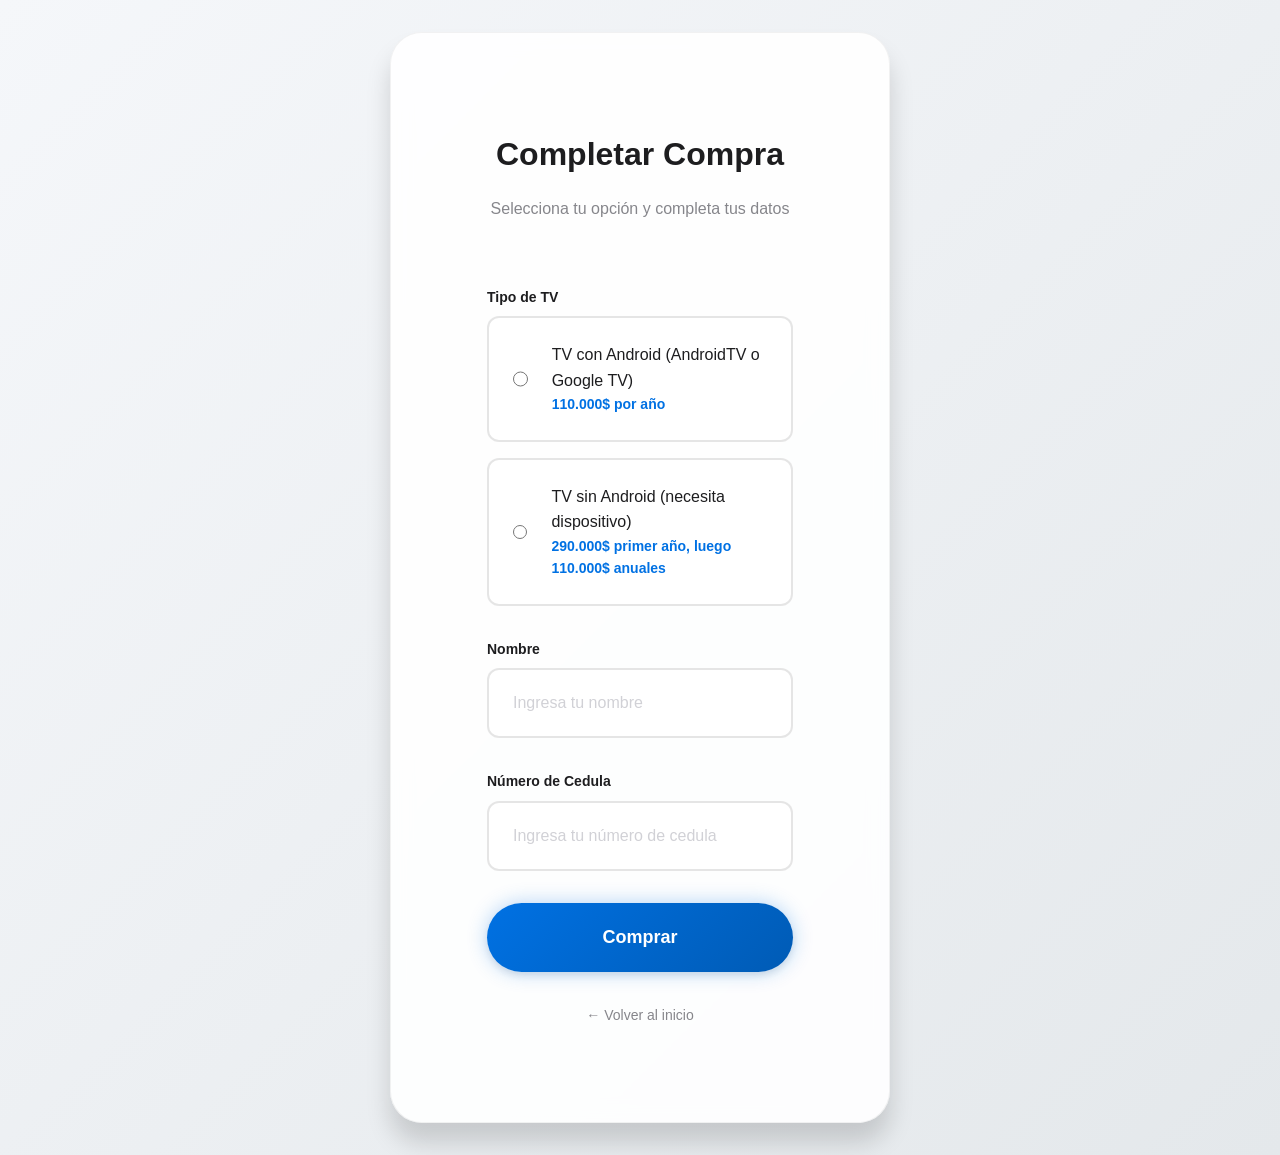
==== PAGE/purchase.html @ f939417f "Add files via upload" ====
<!DOCTYPE html>
<html lang="es">
<head>
    <meta charset="UTF-8">
    <meta name="viewport" content="width=device-width, initial-scale=1.0">
    <meta name="description" content="Formulario de compra - KSPARTV-JULI">
    <title>Comprar - KSPARTV-JULI</title>
    
    <!-- External CSS -->
    <link rel="stylesheet" href="css/styles.css">
    
    <style>
        .purchase-container {
            min-height: 100vh;
            display: flex;
            align-items: center;
            justify-content: center;
            padding: var(--spacing-lg);
            background: linear-gradient(135deg, #f5f7fa 0%, #e4e8eb 100%);
        }
        
        .purchase-form {
            background-color: rgba(255, 255, 255, 0.9);
            backdrop-filter: blur(10px);
            -webkit-backdrop-filter: blur(10px);
            border: 1px solid rgba(0, 0, 0, 0.05);
            border-radius: var(--radius-2xl);
            padding: var(--spacing-3xl);
            max-width: 500px;
            width: 100%;
            box-shadow: var(--shadow-xl);
        }
        
        .purchase-header {
            text-align: center;
            margin-bottom: var(--spacing-2xl);
        }
        
        .purchase-title {
            font-size: var(--font-size-3xl);
            font-weight: 700;
            color: var(--color-gray-dark);
            margin-bottom: var(--spacing-sm);
        }
        
        .purchase-subtitle {
            font-size: var(--font-size-base);
            color: var(--color-gray-medium);
        }
        
        .form-group {
            margin-bottom: var(--spacing-lg);
        }
        
        .form-label {
            display: block;
            font-size: var(--font-size-sm);
            font-weight: 600;
            color: var(--color-gray-dark);
            margin-bottom: var(--spacing-xs);
        }
        
        .form-input {
            width: 100%;
            padding: var(--spacing-md);
            font-size: var(--font-size-base);
            color: var(--color-gray-dark);
            background-color: var(--color-white);
            border: 2px solid rgba(0, 0, 0, 0.1);
            border-radius: var(--radius-md);
            transition: border-color var(--transition-fast), box-shadow var(--transition-fast);
        }
        
        .form-input:focus {
            outline: none;
            border-color: var(--color-blue);
            box-shadow: var(--shadow-glow);
        }
        
        .form-input::placeholder {
            color: var(--color-gray-light);
        }
        
        .radio-group {
            display: flex;
            flex-direction: column;
            gap: var(--spacing-sm);
        }
        
        .radio-option {
            display: flex;
            align-items: center;
            padding: var(--spacing-md);
            background-color: var(--color-white);
            border: 2px solid rgba(0, 0, 0, 0.1);
            border-radius: var(--radius-md);
            cursor: pointer;
            transition: border-color var(--transition-fast), background-color var(--transition-fast);
        }
        
        .radio-option:hover {
            border-color: var(--color-blue-light);
            background-color: rgba(0, 113, 227, 0.05);
        }
        
        .radio-option.selected {
            border-color: var(--color-blue);
            background-color: rgba(0, 113, 227, 0.1);
        }
        
        .radio-option input[type="radio"] {
            margin-right: var(--spacing-md);
            width: 20px;
            height: 20px;
            accent-color: var(--color-blue);
        }
        
        .radio-label {
            flex: 1;
            font-size: var(--font-size-base);
            color: var(--color-gray-dark);
        }
        
        .radio-price {
            font-size: var(--font-size-sm);
            font-weight: 600;
            color: var(--color-blue);
        }
        
        .form-submit {
            width: 100%;
            padding: var(--spacing-md);
            font-size: var(--font-size-lg);
            font-weight: 600;
            color: var(--color-white);
            background: linear-gradient(135deg, var(--color-blue) 0%, var(--color-blue-dark) 100%);
            border: none;
            border-radius: var(--radius-full);
            cursor: pointer;
            transition: transform var(--transition-fast), box-shadow var(--transition-fast);
            box-shadow: var(--shadow-md), var(--shadow-glow);
        }
        
        .form-submit:hover {
            transform: translateY(-2px);
            box-shadow: var(--shadow-lg), var(--shadow-glow);
        }
        
        .form-submit:active {
            transform: translateY(0);
        }
        
        .form-submit:disabled {
            opacity: 0.6;
            cursor: not-allowed;
            pointer-events: none;
        }
        
        .back-link {
            display: block;
            text-align: center;
            margin-top: var(--spacing-lg);
            color: var(--color-gray-medium);
            text-decoration: none;
            font-size: var(--font-size-sm);
            transition: color var(--transition-fast);
        }
        
        .back-link:hover {
            color: var(--color-blue);
        }
        
        .error-message {
            color: #ff0000;
            font-size: var(--font-size-xs);
            margin-top: var(--spacing-xs);
            display: none;
        }
        
        .error-message.visible {
            display: block;
        }
        
        .form-group.error .form-input {
            border-color: #ff0000;
        }
        
        .form-group.error .error-message {
            display: block;
        }
    </style>
</head>
<body>
    <div class="purchase-container">
        <form class="purchase-form" id="purchaseForm">
            <div class="purchase-header">
                <h1 class="purchase-title">Completar Compra</h1>
                <p class="purchase-subtitle">Selecciona tu opción y completa tus datos</p>
            </div>
            
            <div class="form-group">
                <label class="form-label">Tipo de TV</label>
                <div class="radio-group">
                    <label class="radio-option" id="optionAndroid">
                        <input type="radio" name="tvType" value="android" required>
                        <div>
                            <div class="radio-label">TV con Android (AndroidTV o Google TV)</div>
                            <div class="radio-price">110.000$ por año</div>
                        </div>
                    </label>
                    <label class="radio-option" id="optionDevice">
                        <input type="radio" name="tvType" value="device">
                        <div>
                            <div class="radio-label">TV sin Android (necesita dispositivo)</div>
                            <div class="radio-price">290.000$ primer año, luego 110.000$ anuales</div>
                        </div>
                    </label>
                </div>
            </div>
            
            <div class="form-group">
                <label class="form-label" for="name">Nombre</label>
                <input type="text" id="name" class="form-input" placeholder="Ingresa tu nombre" required>
                <div class="error-message">Por favor ingresa tu nombre</div>
            </div>
            
            <div class="form-group">
                <label class="form-label" for="phone">Número de Cedula</label>
                <input type="tel" id="phone" class="form-input" placeholder="Ingresa tu número de cedula" required>
                <div class="error-message">Por favor ingresa tu número de cedula</div>
            </div>
            
            <button type="submit" class="form-submit" id="submitBtn">Comprar</button>
            
            <a href="index.html" class="back-link">← Volver al inicio</a>
        </form>
    </div>
    
    <script>
        // Form validation and submission
        const form = document.getElementById('purchaseForm');
        const submitBtn = document.getElementById('submitBtn');
        const radioOptions = document.querySelectorAll('.radio-option');
        
        // Handle radio option selection
        radioOptions.forEach(option => {
            const input = option.querySelector('input[type="radio"]');
            input.addEventListener('change', () => {
                radioOptions.forEach(opt => opt.classList.remove('selected'));
                if (input.checked) {
                    option.classList.add('selected');
                }
            });
        });
        
        // Form submission
        form.addEventListener('submit', (e) => {
            e.preventDefault();
            
            // Get form values
            const tvType = document.querySelector('input[name="tvType"]:checked').value;
            const name = document.getElementById('name').value.trim();
            const phone = document.getElementById('phone').value.trim();
            
            // Validate
            let isValid = true;
            
            if (!name) {
                document.getElementById('name').closest('.form-group').classList.add('error');
                isValid = false;
            } else {
                document.getElementById('name').closest('.form-group').classList.remove('error');
            }
            
            if (!phone) {
                document.getElementById('phone').closest('.form-group').classList.add('error');
                isValid = false;
            } else {
                document.getElementById('phone').closest('.form-group').classList.remove('error');
            }
            
            if (!isValid) return;
            
            // Create WhatsApp message
            let optionText = '';
            if (tvType === 'android') {
                optionText = 'TV con Android (AndroidTV o Google TV) - 110.000$ por año';
            } else {
                optionText = 'TV sin Android (necesita dispositivo) - 290.000$ primer año, luego 110.000$ anuales';
            }
            
            const message = `Hola, estoy interesado en adquirir tu producto. Mi opción es: ${optionText}. Mi nombre es: ${name}. Mi número de cedula es: ${phone}`;
            
            // Redirect to WhatsApp
            const whatsappNumber = '573227147600';
            const whatsappUrl = `https://wa.me/${whatsappNumber}?text=${encodeURIComponent(message)}`;
            window.open(whatsappUrl, '_blank');
        });
        
        // Remove error on input
        document.querySelectorAll('.form-input').forEach(input => {
            input.addEventListener('input', () => {
                input.closest('.form-group').classList.remove('error');
            });
        });
    </script>
</body>
</html>
---- PAGE/css/styles.css ----
/* ========================================
   CSS VARIABLES
   ======================================== */
:root {
    /* Colors */
    --color-white: #ffffff;
    --color-white-soft: #f5f5f7;
    --color-gray-light: #d1d1d6;
    --color-gray-medium: #86868b;
    --color-gray-dark: #1d1d1f;
    --color-black: #000000;
    --color-blue: #0071e3;
    --color-blue-light: #2997ff;
    --color-blue-dark: #005bb5;
    
    /* Gradients */
    --gradient-primary: linear-gradient(135deg, #667eea 0%, #764ba2 100%);
    --gradient-soft: linear-gradient(135deg, #f5f7fa 0%, #c3cfe2 100%);
    --gradient-glass: linear-gradient(135deg, rgba(255,255,255,0.1) 0%, rgba(255,255,255,0.05) 100%);
    
    /* Spacing */
    --spacing-xs: 0.5rem;
    --spacing-sm: 1rem;
    --spacing-md: 1.5rem;
    --spacing-lg: 2rem;
    --spacing-xl: 3rem;
    --spacing-2xl: 4rem;
    --spacing-3xl: 6rem;
    
    /* Typography */
    --font-family-base: -apple-system, BlinkMacSystemFont, 'Segoe UI', Roboto, Oxygen, Ubuntu, Cantarell, sans-serif;
    --font-size-xs: 0.75rem;
    --font-size-sm: 0.875rem;
    --font-size-base: 1rem;
    --font-size-lg: 1.125rem;
    --font-size-xl: 1.25rem;
    --font-size-2xl: 1.5rem;
    --font-size-3xl: 2rem;
    --font-size-4xl: 2.5rem;
    --font-size-5xl: 3rem;
    --font-size-6xl: 4rem;
    
    /* Border Radius */
    --radius-sm: 0.5rem;
    --radius-md: 0.75rem;
    --radius-lg: 1rem;
    --radius-xl: 1.5rem;
    --radius-2xl: 2rem;
    --radius-full: 9999px;
    
    /* Shadows */
    --shadow-sm: 0 1px 2px rgba(0, 0, 0, 0.05);
    --shadow-md: 0 4px 6px rgba(0, 0, 0, 0.07);
    --shadow-lg: 0 10px 15px rgba(0, 0, 0, 0.1);
    --shadow-xl: 0 20px 25px rgba(0, 0, 0, 0.15);
    --shadow-glow: 0 0 20px rgba(0, 113, 227, 0.3);
    
    /* Transitions */
    --transition-fast: 150ms ease;
    --transition-base: 300ms ease;
    --transition-slow: 500ms ease;
    --transition-smooth: 600ms cubic-bezier(0.4, 0, 0.2, 1);
    
    /* Z-Index */
    --z-base: 1;
    --z-dropdown: 10;
    --z-sticky: 20;
    --z-fixed: 30;
    --z-modal: 40;
    --z-popover: 50;
    --z-tooltip: 60;
}

/* ========================================
   RESET & BASE STYLES
   ======================================== */
*, *::before, *::after {
    margin: 0;
    padding: 0;
    box-sizing: border-box;
}

html {
    scroll-behavior: smooth;
    -webkit-font-smoothing: antialiased;
    -moz-osx-font-smoothing: grayscale;
}

body {
    font-family: var(--font-family-base);
    font-size: var(--font-size-base);
    line-height: 1.6;
    color: var(--color-gray-dark);
    background-color: var(--color-white);
    overflow-x: hidden;
    -webkit-tap-highlight-color: transparent;
}

/* ========================================
   ACCESSIBILITY
   ======================================== */
@media (prefers-reduced-motion: reduce) {
    *, *::before, *::after {
        animation-duration: 0.01ms !important;
        animation-iteration-count: 1 !important;
        transition-duration: 0.01ms !important;
    }
}

.sr-only {
    position: absolute;
    width: 1px;
    height: 1px;
    padding: 0;
    margin: -1px;
    overflow: hidden;
    clip: rect(0, 0, 0, 0);
    white-space: nowrap;
    border: 0;
}

/* Focus visible */
:focus-visible {
    outline: 2px solid var(--color-blue);
    outline-offset: 2px;
}

/* ========================================
   LOADING SCREEN
   ======================================== */
.loading-screen {
    position: fixed;
    top: 0;
    left: 0;
    width: 100%;
    height: 100%;
    background-color: var(--color-black);
    display: flex;
    flex-direction: column;
    align-items: center;
    justify-content: center;
    z-index: 9999;
    transition: opacity var(--transition-smooth), visibility var(--transition-smooth);
}

.loading-screen.hidden {
    opacity: 0;
    visibility: hidden;
}

.loading-logo {
    width: 80px;
    height: 80px;
    margin-bottom: var(--spacing-lg);
    animation: pulse 1.5s ease-in-out infinite;
}

.loading-progress {
    width: 200px;
    height: 2px;
    background-color: rgba(255, 255, 255, 0.2);
    border-radius: var(--radius-full);
    overflow: hidden;
}

.loading-progress-bar {
    height: 100%;
    background: linear-gradient(90deg, var(--color-blue), var(--color-blue-light));
    border-radius: var(--radius-full);
    animation: loading 1s ease-out forwards;
}

@keyframes loading {
    from { width: 0; }
    to { width: 100%; }
}

@keyframes pulse {
    0%, 100% { transform: scale(1); opacity: 1; }
    50% { transform: scale(1.05); opacity: 0.8; }
}

/* ========================================
   CINEMATIC INTRO
   ======================================== */
.cinematic-intro {
    position: fixed;
    top: 0;
    left: 0;
    width: 100%;
    height: 100%;
    background-color: var(--color-black);
    display: flex;
    align-items: center;
    justify-content: center;
    z-index: 9998;
    transition: opacity var(--transition-smooth), visibility var(--transition-smooth);
}

.cinematic-intro.hidden {
    opacity: 0;
    visibility: hidden;
}

.intro-text {
    font-size: clamp(var(--font-size-2xl), 5vw, var(--font-size-4xl));
    font-weight: 300;
    color: var(--color-white);
    text-align: center;
    opacity: 0;
    transform: translateY(20px);
    transition: opacity 1s ease, transform 1s ease;
    position: absolute;
}

.intro-text.visible {
    opacity: 1;
    transform: translateY(0);
}

.skip-intro-btn {
    position: fixed;
    top: var(--spacing-lg);
    right: var(--spacing-lg);
    padding: var(--spacing-sm) var(--spacing-md);
    background-color: rgba(255, 255, 255, 0.1);
    backdrop-filter: blur(10px);
    -webkit-backdrop-filter: blur(10px);
    border: 1px solid rgba(255, 255, 255, 0.2);
    border-radius: var(--radius-full);
    color: var(--color-white);
    font-size: var(--font-size-sm);
    cursor: pointer;
    z-index: 10000;
    transition: background-color var(--transition-fast), transform var(--transition-fast);
    opacity: 0;
    visibility: hidden;
}

.skip-intro-btn.visible {
    opacity: 1;
    visibility: visible;
}

.skip-intro-btn:hover {
    background-color: rgba(255, 255, 255, 0.2);
    transform: scale(1.05);
}

.skip-intro-btn:active {
    transform: scale(0.95);
}

/* ========================================
   DYNAMIC BACKGROUND
   ======================================== */
.dynamic-background {
    position: fixed;
    top: 0;
    left: 0;
    width: 100%;
    height: 100%;
    z-index: -1;
    overflow: hidden;
    background: linear-gradient(135deg, #f5f7fa 0%, #e4e8eb 100%);
}

.gradient-orb {
    position: absolute;
    border-radius: 50%;
    filter: blur(80px);
    opacity: 0.5;
    animation: float 20s ease-in-out infinite;
    will-change: transform;
}

.gradient-orb-1 {
    width: 600px;
    height: 600px;
    background: linear-gradient(135deg, rgba(102, 126, 234, 0.3) 0%, rgba(118, 75, 162, 0.3) 100%);
    top: -200px;
    right: -200px;
    animation-delay: 0s;
}

.gradient-orb-2 {
    width: 400px;
    height: 400px;
    background: linear-gradient(135deg, rgba(0, 113, 227, 0.2) 0%, rgba(41, 151, 255, 0.2) 100%);
    bottom: -100px;
    left: -100px;
    animation-delay: -5s;
}

.gradient-orb-3 {
    width: 300px;
    height: 300px;
    background: linear-gradient(135deg, rgba(118, 75, 162, 0.15) 0%, rgba(102, 126, 234, 0.15) 100%);
    top: 50%;
    left: 50%;
    animation-delay: -10s;
}

@keyframes float {
    0%, 100% { transform: translate3d(0, 0, 0) scale(1); }
    25% { transform: translate3d(50px, 50px, 0) scale(1.1); }
    50% { transform: translate3d(0, 100px, 0) scale(1); }
    75% { transform: translate3d(-50px, 50px, 0) scale(0.9); }
}

.particles {
    position: absolute;
    width: 100%;
    height: 100%;
    pointer-events: none;
}

.particle {
    position: absolute;
    width: 4px;
    height: 4px;
    background-color: rgba(0, 113, 227, 0.3);
    border-radius: 50%;
    animation: particle-float 15s linear infinite;
    will-change: transform;
}

@keyframes particle-float {
    0% { transform: translateY(100vh) translateX(0); opacity: 0; }
    10% { opacity: 1; }
    90% { opacity: 1; }
    100% { transform: translateY(-100vh) translateX(100px); opacity: 0; }
}

/* ========================================
   SCROLL PROGRESS INDICATOR
   ======================================== */
.scroll-progress {
    position: fixed;
    top: 0;
    left: 0;
    width: 0%;
    height: 3px;
    background: linear-gradient(90deg, var(--color-blue), var(--color-blue-light));
    z-index: 9999;
    transition: width 0.1s linear;
}

/* ========================================
   NAVIGATION BAR
   ======================================== */
.navbar {
    position: fixed;
    top: 0;
    left: 0;
    width: 100%;
    padding: var(--spacing-md) var(--spacing-lg);
    background-color: rgba(255, 255, 255, 0.8);
    backdrop-filter: blur(20px);
    -webkit-backdrop-filter: blur(20px);
    border-bottom: 1px solid rgba(0, 0, 0, 0.05);
    z-index: var(--z-sticky);
    transition: transform var(--transition-smooth), opacity var(--transition-smooth);
    will-change: transform;
}

.navbar.hidden {
    transform: translateY(-100%);
}

.navbar-content {
    max-width: 1200px;
    margin: 0 auto;
    display: flex;
    align-items: center;
    justify-content: space-between;
}

.navbar-logo {
    font-size: var(--font-size-xl);
    font-weight: 600;
    color: var(--color-gray-dark);
    text-decoration: none;
    transition: color var(--transition-fast);
}

.navbar-logo:hover {
    color: var(--color-blue);
}

.navbar-nav {
    display: flex;
    gap: var(--spacing-lg);
    list-style: none;
}

.navbar-link {
    color: var(--color-gray-dark);
    text-decoration: none;
    font-size: var(--font-size-sm);
    font-weight: 500;
    transition: color var(--transition-fast);
    position: relative;
}

.navbar-link::after {
    content: '';
    position: absolute;
    bottom: -4px;
    left: 0;
    width: 0;
    height: 2px;
    background-color: var(--color-blue);
    transition: width var(--transition-base);
}

.navbar-link:hover {
    color: var(--color-blue);
}

.navbar-link:hover::after {
    width: 100%;
}

/* ========================================
   MAIN CONTENT
   ======================================== */
.main-content {
    opacity: 0;
    transition: opacity var(--transition-smooth);
}

.main-content.visible {
    opacity: 1;
}

/* ========================================
   HERO SECTION
   ======================================== */
.hero {
    min-height: 100vh;
    display: flex;
    flex-direction: column;
    align-items: center;
    justify-content: center;
    padding: var(--spacing-3xl) var(--spacing-lg);
    text-align: center;
    position: relative;
}

.hero-logo {
    width: 120px;
    height: 120px;
    margin-bottom: var(--spacing-xl);
    animation: hero-logo-appear 1s ease-out;
}

@keyframes hero-logo-appear {
    from {
        opacity: 0;
        transform: scale(0.8) translateY(30px);
    }
    to {
        opacity: 1;
        transform: scale(1) translateY(0);
    }
}

.hero-title {
    font-size: clamp(var(--font-size-4xl), 8vw, var(--font-size-6xl));
    font-weight: 700;
    color: var(--color-gray-dark);
    margin-bottom: var(--spacing-md);
    letter-spacing: -0.02em;
    animation: hero-title-appear 1s ease-out 0.2s both;
}

@keyframes hero-title-appear {
    from {
        opacity: 0;
        transform: translateY(30px);
    }
    to {
        opacity: 1;
        transform: translateY(0);
    }
}

.hero-description {
    font-size: clamp(var(--font-size-lg), 3vw, var(--font-size-xl));
    color: var(--color-gray-medium);
    max-width: 600px;
    margin-bottom: var(--spacing-2xl);
    animation: hero-description-appear 1s ease-out 0.4s both;
}

@keyframes hero-description-appear {
    from {
        opacity: 0;
        transform: translateY(30px);
    }
    to {
        opacity: 1;
        transform: translateY(0);
    }
}

.hero-cta {
    animation: hero-cta-appear 1s ease-out 0.6s both;
}

@keyframes hero-cta-appear {
    from {
        opacity: 0;
        transform: translateY(30px);
    }
    to {
        opacity: 1;
        transform: translateY(0);
    }
}

/* ========================================
   PREMIUM BUTTON
   ======================================== */
.btn {
    display: inline-flex;
    align-items: center;
    justify-content: center;
    padding: var(--spacing-md) var(--spacing-2xl);
    font-size: var(--font-size-base);
    font-weight: 600;
    color: var(--color-white);
    background: linear-gradient(135deg, var(--color-blue) 0%, var(--color-blue-dark) 100%);
    border: none;
    border-radius: var(--radius-full);
    cursor: pointer;
    text-decoration: none;
    position: relative;
    overflow: hidden;
    transition: transform var(--transition-fast), box-shadow var(--transition-fast);
    box-shadow: var(--shadow-md), var(--shadow-glow);
    will-change: transform;
}

.btn::before {
    content: '';
    position: absolute;
    top: 50%;
    left: 50%;
    width: 0;
    height: 0;
    background-color: rgba(255, 255, 255, 0.3);
    border-radius: 50%;
    transform: translate(-50%, -50%);
    transition: width 0.6s ease, height 0.6s ease;
}

.btn:hover {
    transform: translateY(-2px);
    box-shadow: var(--shadow-lg), var(--shadow-glow);
}

.btn:active {
    transform: translateY(0);
}

.btn.ripple::before {
    width: 300px;
    height: 300px;
}

.btn:disabled {
    opacity: 0.6;
    cursor: not-allowed;
    pointer-events: none;
}

.btn-secondary {
    background: transparent;
    color: var(--color-blue);
    border: 2px solid var(--color-blue);
    box-shadow: none;
}

.btn-secondary:hover {
    background-color: var(--color-blue);
    color: var(--color-white);
    box-shadow: var(--shadow-glow);
}

/* ========================================
   SECTIONS COMMON
   ======================================== */
.section {
    padding: var(--spacing-3xl) var(--spacing-lg);
    max-width: 1200px;
    margin: 0 auto;
}

.section-header {
    text-align: center;
    margin-bottom: var(--spacing-3xl);
}

.section-title {
    font-size: clamp(var(--font-size-3xl), 5vw, var(--font-size-5xl));
    font-weight: 700;
    color: var(--color-gray-dark);
    margin-bottom: var(--spacing-md);
    letter-spacing: -0.02em;
}

.section-subtitle {
    font-size: var(--font-size-lg);
    color: var(--color-gray-medium);
    max-width: 600px;
    margin: 0 auto;
}

/* Scroll Animation Classes */
.scroll-animate {
    opacity: 0;
    transform: translateY(40px);
    transition: opacity 0.8s ease, transform 0.8s ease;
    will-change: opacity, transform;
}

.scroll-animate.visible {
    opacity: 1;
    transform: translateY(0);
}

.scroll-animate-left {
    opacity: 0;
    transform: translateX(-40px);
    transition: opacity 0.8s ease, transform 0.8s ease;
    will-change: opacity, transform;
}

.scroll-animate-left.visible {
    opacity: 1;
    transform: translateX(0);
}

.scroll-animate-right {
    opacity: 0;
    transform: translateX(40px);
    transition: opacity 0.8s ease, transform 0.8s ease;
    will-change: opacity, transform;
}

.scroll-animate-right.visible {
    opacity: 1;
    transform: translateX(0);
}

.scroll-animate-scale {
    opacity: 0;
    transform: scale(0.9);
    transition: opacity 0.8s ease, transform 0.8s ease;
    will-change: opacity, transform;
}

.scroll-animate-scale.visible {
    opacity: 1;
    transform: scale(1);
}

/* ========================================
   BENEFITS SECTION
   ======================================== */
.benefits-grid {
    display: grid;
    grid-template-columns: repeat(auto-fit, minmax(280px, 1fr));
    gap: var(--spacing-xl);
}

.benefit-card {
    background-color: rgba(255, 255, 255, 0.8);
    backdrop-filter: blur(10px);
    -webkit-backdrop-filter: blur(10px);
    border: 1px solid rgba(0, 0, 0, 0.05);
    border-radius: var(--radius-xl);
    padding: var(--spacing-2xl);
    text-align: center;
    transition: transform var(--transition-base), box-shadow var(--transition-base);
    will-change: transform;
}

.benefit-card:hover {
    transform: translateY(-8px);
    box-shadow: var(--shadow-xl);
}

.benefit-icon {
    width: 64px;
    height: 64px;
    margin: 0 auto var(--spacing-lg);
    background: linear-gradient(135deg, var(--color-blue) 0%, var(--color-blue-light) 100%);
    border-radius: var(--radius-lg);
    display: flex;
    align-items: center;
    justify-content: center;
    color: var(--color-white);
    font-size: var(--font-size-2xl);
}

.benefit-title {
    font-size: var(--font-size-xl);
    font-weight: 600;
    color: var(--color-gray-dark);
    margin-bottom: var(--spacing-sm);
}

.benefit-description {
    font-size: var(--font-size-base);
    color: var(--color-gray-medium);
    line-height: 1.7;
}

/* ========================================
   COMPARISON SECTION
   ======================================== */
.comparison {
    background: linear-gradient(135deg, rgba(102, 126, 234, 0.05) 0%, rgba(118, 75, 162, 0.05) 100%);
    border-radius: var(--radius-2xl);
    padding: var(--spacing-3xl);
    text-align: center;
}

.comparison-text {
    font-size: clamp(var(--font-size-xl), 3vw, var(--font-size-2xl));
    font-weight: 500;
    color: var(--color-gray-dark);
    line-height: 1.8;
    max-width: 800px;
    margin: 0 auto var(--spacing-2xl);
}

.comparison-text strong {
    color: var(--color-blue);
    font-weight: 700;
}

.comparison-numbers {
    display: flex;
    justify-content: center;
    gap: var(--spacing-3xl);
    flex-wrap: wrap;
}

.comparison-number {
    text-align: center;
}

.comparison-value {
    font-size: clamp(var(--font-size-4xl), 6vw, var(--font-size-6xl));
    font-weight: 700;
    color: var(--color-blue);
    margin-bottom: var(--spacing-xs);
}

.comparison-label {
    font-size: var(--font-size-base);
    color: var(--color-gray-medium);
}

/* ========================================
   CONTENT HIGHLIGHTS SECTION
   ======================================== */
.highlights-grid {
    display: grid;
    grid-template-columns: repeat(auto-fit, minmax(250px, 1fr));
    gap: var(--spacing-lg);
}

.highlight-card {
    background: linear-gradient(135deg, rgba(255, 255, 255, 0.9) 0%, rgba(255, 255, 255, 0.7) 100%);
    backdrop-filter: blur(10px);
    -webkit-backdrop-filter: blur(10px);
    border: 1px solid rgba(0, 0, 0, 0.05);
    border-radius: var(--radius-xl);
    padding: var(--spacing-xl);
    display: flex;
    align-items: center;
    gap: var(--spacing-md);
    transition: transform var(--transition-base), box-shadow var(--transition-base);
    will-change: transform;
}

.highlight-card:hover {
    transform: scale(1.02);
    box-shadow: var(--shadow-lg);
}

.highlight-icon {
    width: 48px;
    height: 48px;
    background: linear-gradient(135deg, var(--color-blue) 0%, var(--color-blue-light) 100%);
    border-radius: var(--radius-md);
    display: flex;
    align-items: center;
    justify-content: center;
    color: var(--color-white);
    font-size: var(--font-size-xl);
    flex-shrink: 0;
}

.highlight-text {
    font-size: var(--font-size-lg);
    font-weight: 600;
    color: var(--color-gray-dark);
}

/* ========================================
   FEATURES SECTION
   ======================================== */
.features-grid {
    display: grid;
    grid-template-columns: repeat(auto-fit, minmax(200px, 1fr));
    gap: var(--spacing-xl);
}

.feature-item {
    text-align: center;
    padding: var(--spacing-lg);
}

.feature-icon-wrapper {
    width: 80px;
    height: 80px;
    margin: 0 auto var(--spacing-md);
    background: linear-gradient(135deg, rgba(0, 113, 227, 0.1) 0%, rgba(41, 151, 255, 0.1) 100%);
    border-radius: var(--radius-xl);
    display: flex;
    align-items: center;
    justify-content: center;
    transition: transform var(--transition-base), background var(--transition-base);
}

.feature-item:hover .feature-icon-wrapper {
    transform: scale(1.1);
    background: linear-gradient(135deg, rgba(0, 113, 227, 0.2) 0%, rgba(41, 151, 255, 0.2) 100%);
}

.feature-icon {
    font-size: var(--font-size-3xl);
}

.feature-name {
    font-size: var(--font-size-lg);
    font-weight: 600;
    color: var(--color-gray-dark);
    margin-bottom: var(--spacing-xs);
}

.feature-description {
    font-size: var(--font-size-sm);
    color: var(--color-gray-medium);
}

/* ========================================
   STATISTICS SECTION
   ======================================== */
.statistics {
    background: linear-gradient(135deg, rgba(102, 126, 234, 0.05) 0%, rgba(118, 75, 162, 0.05) 100%);
    border-radius: var(--radius-2xl);
    padding: var(--spacing-3xl);
}

.statistics-grid {
    display: grid;
    grid-template-columns: repeat(auto-fit, minmax(200px, 1fr));
    gap: var(--spacing-2xl);
}

.stat-item {
    text-align: center;
}

.stat-number {
    font-size: clamp(var(--font-size-4xl), 5vw, var(--font-size-5xl));
    font-weight: 700;
    color: var(--color-blue);
    margin-bottom: var(--spacing-sm);
    font-feature-settings: 'tnum';
}

.stat-label {
    font-size: var(--font-size-base);
    color: var(--color-gray-medium);
}

/* ========================================
   TESTIMONIALS SECTION
   ======================================== */
.testimonials-carousel {
    position: relative;
    overflow: hidden;
    padding: var(--spacing-xl) 0;
}

.testimonials-track {
    display: flex;
    transition: transform 0.6s cubic-bezier(0.4, 0, 0.2, 1);
    will-change: transform;
}

.testimonial-card {
    flex: 0 0 100%;
    padding: 0 var(--spacing-md);
}

@media (min-width: 768px) {
    .testimonial-card {
        flex: 0 0 50%;
    }
}

@media (min-width: 1024px) {
    .testimonial-card {
        flex: 0 0 33.333%;
    }
}

.testimonial-content {
    background: rgba(255, 255, 255, 0.8);
    backdrop-filter: blur(10px);
    -webkit-backdrop-filter: blur(10px);
    border: 1px solid rgba(0, 0, 0, 0.05);
    border-radius: var(--radius-xl);
    padding: var(--spacing-2xl);
    height: 100%;
}

.testimonial-header {
    display: flex;
    align-items: center;
    gap: var(--spacing-md);
    margin-bottom: var(--spacing-md);
}

.testimonial-avatar {
    width: 56px;
    height: 56px;
    border-radius: 50%;
    background: linear-gradient(135deg, var(--color-blue) 0%, var(--color-blue-light) 100%);
    display: flex;
    align-items: center;
    justify-content: center;
    color: var(--color-white);
    font-size: var(--font-size-xl);
    font-weight: 600;
}

.testimonial-info {
    flex: 1;
}

.testimonial-name {
    font-size: var(--font-size-lg);
    font-weight: 600;
    color: var(--color-gray-dark);
    margin-bottom: 2px;
}

.testimonial-rating {
    color: #ffc107;
    font-size: var(--font-size-sm);
}

.testimonial-comment {
    font-size: var(--font-size-base);
    color: var(--color-gray-medium);
    line-height: 1.7;
    font-style: italic;
}

.testimonials-nav {
    display: flex;
    justify-content: center;
    gap: var(--spacing-md);
    margin-top: var(--spacing-xl);
}

.testimonial-nav-btn {
    width: 48px;
    height: 48px;
    border-radius: 50%;
    background-color: rgba(255, 255, 255, 0.8);
    border: 1px solid rgba(0, 0, 0, 0.1);
    display: flex;
    align-items: center;
    justify-content: center;
    cursor: pointer;
    transition: background-color var(--transition-fast), transform var(--transition-fast);
    color: var(--color-gray-dark);
    font-size: var(--font-size-xl);
}

.testimonial-nav-btn:hover {
    background-color: var(--color-blue);
    color: var(--color-white);
    transform: scale(1.1);
}

.testimonials-dots {
    display: flex;
    justify-content: center;
    gap: var(--spacing-sm);
    margin-top: var(--spacing-lg);
}

.testimonial-dot {
    width: 10px;
    height: 10px;
    border-radius: 50%;
    background-color: rgba(0, 0, 0, 0.2);
    cursor: pointer;
    transition: background-color var(--transition-fast), transform var(--transition-fast);
}

.testimonial-dot.active {
    background-color: var(--color-blue);
    transform: scale(1.2);
}

.testimonial-dot:hover {
    background-color: var(--color-blue-light);
}

/* ========================================
   FAQ SECTION
   ======================================== */
.faq-list {
    max-width: 800px;
    margin: 0 auto;
}

.faq-item {
    border-bottom: 1px solid rgba(0, 0, 0, 0.05);
}

.faq-question {
    width: 100%;
    padding: var(--spacing-lg) 0;
    background: none;
    border: none;
    display: flex;
    align-items: center;
    justify-content: space-between;
    cursor: pointer;
    text-align: left;
    font-size: var(--font-size-lg);
    font-weight: 600;
    color: var(--color-gray-dark);
    transition: color var(--transition-fast);
}

.faq-question:hover {
    color: var(--color-blue);
}

.faq-icon {
    width: 32px;
    height: 32px;
    border-radius: 50%;
    background-color: rgba(0, 113, 227, 0.1);
    display: flex;
    align-items: center;
    justify-content: center;
    color: var(--color-blue);
    font-size: var(--font-size-xl);
    transition: transform var(--transition-base), background-color var(--transition-fast);
    flex-shrink: 0;
    margin-left: var(--spacing-md);
}

.faq-item.active .faq-icon {
    transform: rotate(45deg);
    background-color: var(--color-blue);
    color: var(--color-white);
}

.faq-answer {
    max-height: 0;
    overflow: hidden;
    transition: max-height 0.4s ease, opacity 0.4s ease, padding 0.4s ease;
    opacity: 0;
}

.faq-item.active .faq-answer {
    max-height: 500px;
    opacity: 1;
    padding-bottom: var(--spacing-lg);
}

.faq-answer-content {
    font-size: var(--font-size-base);
    color: var(--color-gray-medium);
    line-height: 1.7;
}

/* ========================================
   PRICING SECTION
   ======================================== */
.pricing-grid {
    display: grid;
    grid-template-columns: repeat(auto-fit, minmax(300px, 1fr));
    gap: var(--spacing-2xl);
    margin-top: var(--spacing-2xl);
}

.pricing-card {
    background: linear-gradient(135deg, rgba(255, 255, 255, 0.9) 0%, rgba(255, 255, 255, 0.7) 100%);
    backdrop-filter: blur(10px);
    -webkit-backdrop-filter: blur(10px);
    border: 1px solid rgba(0, 0, 0, 0.05);
    border-radius: var(--radius-2xl);
    padding: var(--spacing-2xl);
    text-align: center;
    transition: transform var(--transition-base), box-shadow var(--transition-base);
    will-change: transform;
}

.pricing-card:hover {
    transform: translateY(-8px);
    box-shadow: var(--shadow-xl);
}

.pricing-icon {
    width: 80px;
    height: 80px;
    margin: 0 auto var(--spacing-lg);
    background: linear-gradient(135deg, var(--color-blue) 0%, var(--color-blue-light) 100%);
    border-radius: var(--radius-xl);
    display: flex;
    align-items: center;
    justify-content: center;
    font-size: var(--font-size-3xl);
}

.pricing-card-title {
    font-size: var(--font-size-xl);
    font-weight: 600;
    color: var(--color-gray-dark);
    margin-bottom: var(--spacing-md);
}

.pricing-price {
    margin-bottom: var(--spacing-md);
}

.pricing-amount {
    font-size: clamp(var(--font-size-4xl), 5vw, var(--font-size-5xl));
    font-weight: 700;
    color: var(--color-blue);
    display: block;
}

.pricing-period {
    font-size: var(--font-size-sm);
    color: var(--color-gray-medium);
}

.pricing-description {
    font-size: var(--font-size-base);
    color: var(--color-gray-medium);
    line-height: 1.7;
    margin-bottom: var(--spacing-lg);
}

.pricing-note {
    font-size: var(--font-size-sm);
    color: var(--color-gray-medium);
    font-style: italic;
    margin-bottom: var(--spacing-lg);
}

.pricing-btn {
    width: 100%;
}

.pricing-note-text {
    text-align: center;
    font-size: var(--font-size-base);
    color: var(--color-gray-medium);
    font-style: italic;
    margin-top: var(--spacing-2xl);
    max-width: 600px;
    margin-left: auto;
    margin-right: auto;
}

/* ========================================
   CTA SECTION
   ======================================== */
.cta-section {
    text-align: center;
    padding: var(--spacing-3xl) var(--spacing-lg);
    background: linear-gradient(135deg, rgba(102, 126, 234, 0.1) 0%, rgba(118, 75, 162, 0.1) 100%);
    border-radius: var(--radius-2xl);
    margin: var(--spacing-3xl) var(--spacing-lg);
}

.cta-title {
    font-size: clamp(var(--font-size-3xl), 5vw, var(--font-size-5xl));
    font-weight: 700;
    color: var(--color-gray-dark);
    margin-bottom: var(--spacing-md);
    letter-spacing: -0.02em;
}

.cta-description {
    font-size: var(--font-size-lg);
    color: var(--color-gray-medium);
    max-width: 600px;
    margin: 0 auto var(--spacing-2xl);
}

/* ========================================
   FOOTER
   ======================================== */
.footer {
    text-align: center;
    padding: var(--spacing-3xl) var(--spacing-lg);
    background-color: var(--color-gray-dark);
    color: var(--color-gray-light);
}

.footer-text {
    font-size: var(--font-size-sm);
    margin-bottom: var(--spacing-sm);
}

.footer-copyright {
    font-size: var(--font-size-xs);
    color: var(--color-gray-medium);
}

/* ========================================
   FLOATING WHATSAPP BUTTON
   ======================================== */
.whatsapp-button {
    position: fixed;
    bottom: var(--spacing-xl);
    right: var(--spacing-xl);
    width: 60px;
    height: 60px;
    background: linear-gradient(135deg, #25D366 0%, #128C7E 100%);
    border-radius: 50%;
    display: flex;
    align-items: center;
    justify-content: center;
    color: var(--color-white);
    font-size: var(--font-size-3xl);
    box-shadow: var(--shadow-lg), 0 0 20px rgba(37, 211, 102, 0.4);
    cursor: pointer;
    z-index: var(--z-fixed);
    opacity: 0;
    visibility: hidden;
    transform: scale(0.8);
    transition: opacity var(--transition-smooth), visibility var(--transition-smooth), transform var(--transition-base), box-shadow var(--transition-fast);
    will-change: transform;
    text-decoration: none;
}

.whatsapp-button.visible {
    opacity: 1;
    visibility: visible;
    transform: scale(1);
}

.whatsapp-button:hover {
    transform: scale(1.1);
    box-shadow: var(--shadow-xl), 0 0 30px rgba(37, 211, 102, 0.5);
}

.whatsapp-button:active {
    transform: scale(0.95);
}

.whatsapp-button.bounce {
    animation: bounce 0.6s ease;
}

@keyframes bounce {
    0%, 100% { transform: scale(1); }
    50% { transform: scale(1.15); }
}

/* ========================================
   MODAL
   ======================================== */
.modal-overlay {
    position: fixed;
    top: 0;
    left: 0;
    width: 100%;
    height: 100%;
    background-color: rgba(0, 0, 0, 0.8);
    display: flex;
    align-items: center;
    justify-content: center;
    z-index: 10000;
    opacity: 0;
    visibility: hidden;
    transition: opacity var(--transition-smooth), visibility var(--transition-smooth);
    padding: var(--spacing-lg);
}

.modal-overlay.visible {
    opacity: 1;
    visibility: visible;
}

.modal-content {
    background-color: var(--color-white);
    border-radius: var(--radius-2xl);
    max-width: 700px;
    width: 100%;
    max-height: 90vh;
    display: flex;
    flex-direction: column;
    transform: scale(0.9);
    transition: transform var(--transition-smooth);
}

.modal-overlay.visible .modal-content {
    transform: scale(1);
}

.modal-header {
    display: flex;
    align-items: center;
    justify-content: space-between;
    padding: var(--spacing-xl) var(--spacing-2xl);
    border-bottom: 1px solid rgba(0, 0, 0, 0.1);
}

.modal-title {
    font-size: var(--font-size-2xl);
    font-weight: 700;
    color: var(--color-gray-dark);
}

.modal-close {
    width: 40px;
    height: 40px;
    border-radius: 50%;
    background-color: rgba(0, 0, 0, 0.05);
    border: none;
    color: var(--color-gray-dark);
    font-size: var(--font-size-2xl);
    cursor: pointer;
    display: flex;
    align-items: center;
    justify-content: center;
    transition: background-color var(--transition-fast), transform var(--transition-fast);
}

.modal-close:hover {
    background-color: rgba(0, 0, 0, 0.1);
    transform: scale(1.1);
}

.modal-body {
    flex: 1;
    overflow-y: auto;
    padding: var(--spacing-2xl);
}

.terms-content h3 {
    font-size: var(--font-size-lg);
    font-weight: 600;
    color: var(--color-gray-dark);
    margin-top: var(--spacing-lg);
    margin-bottom: var(--spacing-sm);
}

.terms-content h3:first-child {
    margin-top: 0;
}

.terms-content p {
    font-size: var(--font-size-sm);
    color: var(--color-gray-medium);
    line-height: 1.8;
    margin-bottom: var(--spacing-md);
}

.terms-final-notice {
    margin-top: var(--spacing-xl);
    padding: var(--spacing-lg);
    background-color: rgba(255, 0, 0, 0.05);
    border-left: 4px solid #ff0000;
    border-radius: var(--radius-md);
    font-size: var(--font-size-sm);
    color: var(--color-gray-dark);
}

.modal-footer {
    display: flex;
    gap: var(--spacing-md);
    padding: var(--spacing-xl) var(--spacing-2xl);
    border-top: 1px solid rgba(0, 0, 0, 0.1);
    justify-content: flex-end;
}

/* ========================================
   CUSTOM CURSOR (DESKTOP) - REMOVED
   ======================================== */

/* ========================================
   SCROLL INDICATOR
   ======================================== */
.scroll-indicator {
    position: absolute;
    bottom: var(--spacing-2xl);
    left: 50%;
    transform: translateX(-50%);
    display: flex;
    flex-direction: column;
    align-items: center;
    gap: var(--spacing-sm);
    color: var(--color-gray-medium);
    font-size: var(--font-size-sm);
    animation: scroll-indicator 2s ease-in-out infinite;
}

@keyframes scroll-indicator {
    0%, 100% { opacity: 1; transform: translateX(-50%) translateY(0); }
    50% { opacity: 0.5; transform: translateX(-50%) translateY(10px); }
}

.scroll-indicator-icon {
    width: 24px;
    height: 24px;
    border-right: 2px solid var(--color-gray-medium);
    border-bottom: 2px solid var(--color-gray-medium);
    transform: rotate(45deg);
}

/* ========================================
   RESPONSIVE DESIGN
   ======================================== */
@media (max-width: 768px) {
    .navbar {
        padding: var(--spacing-sm) var(--spacing-md);
    }
    
    .navbar-nav {
        display: none;
    }
    
    .section {
        padding: var(--spacing-2xl) var(--spacing-md);
    }
    
    .hero {
        padding: var(--spacing-2xl) var(--spacing-md);
    }
    
    .benefits-grid,
    .highlights-grid,
    .features-grid {
        grid-template-columns: 1fr;
    }
    
    .comparison-numbers {
        flex-direction: column;
        gap: var(--spacing-xl);
    }
    
    .whatsapp-button {
        bottom: var(--spacing-lg);
        right: var(--spacing-lg);
        width: 56px;
        height: 56px;
    }
    
    .skip-intro-btn {
        top: var(--spacing-md);
        right: var(--spacing-md);
        padding: var(--spacing-xs) var(--spacing-sm);
        font-size: var(--font-size-xs);
    }
}

@media (max-width: 480px) {
    .hero-logo {
        width: 80px;
        height: 80px;
    }
    
    .btn {
        width: 100%;
        padding: var(--spacing-md) var(--spacing-lg);
    }
    
    .comparison {
        padding: var(--spacing-xl);
    }
    
    .statistics {
        padding: var(--spacing-xl);
    }
}

/* ========================================
   PERFORMANCE OPTIMIZATIONS
   ======================================== */
.gpu-accelerated {
    transform: translateZ(0);
    backface-visibility: hidden;
    -webkit-backface-visibility: hidden;
}

.will-change-transform {
    will-change: transform;
}

.will-change-opacity {
    will-change: opacity;
}

/* Reduced blur for low-end devices */
.reduced-blur .benefit-card,
.reduced-blur .highlight-card,
.reduced-blur .testimonial-content,
.reduced-blur .navbar {
    backdrop-filter: none;
    -webkit-backdrop-filter: none;
    background-color: rgba(255, 255, 255, 0.95);
}

/* Reduced particles for low-end devices */
.reduced-particles .particle {
    display: none;
}

.reduced-particles .particle:nth-child(-n+10) {
    display: block;
}
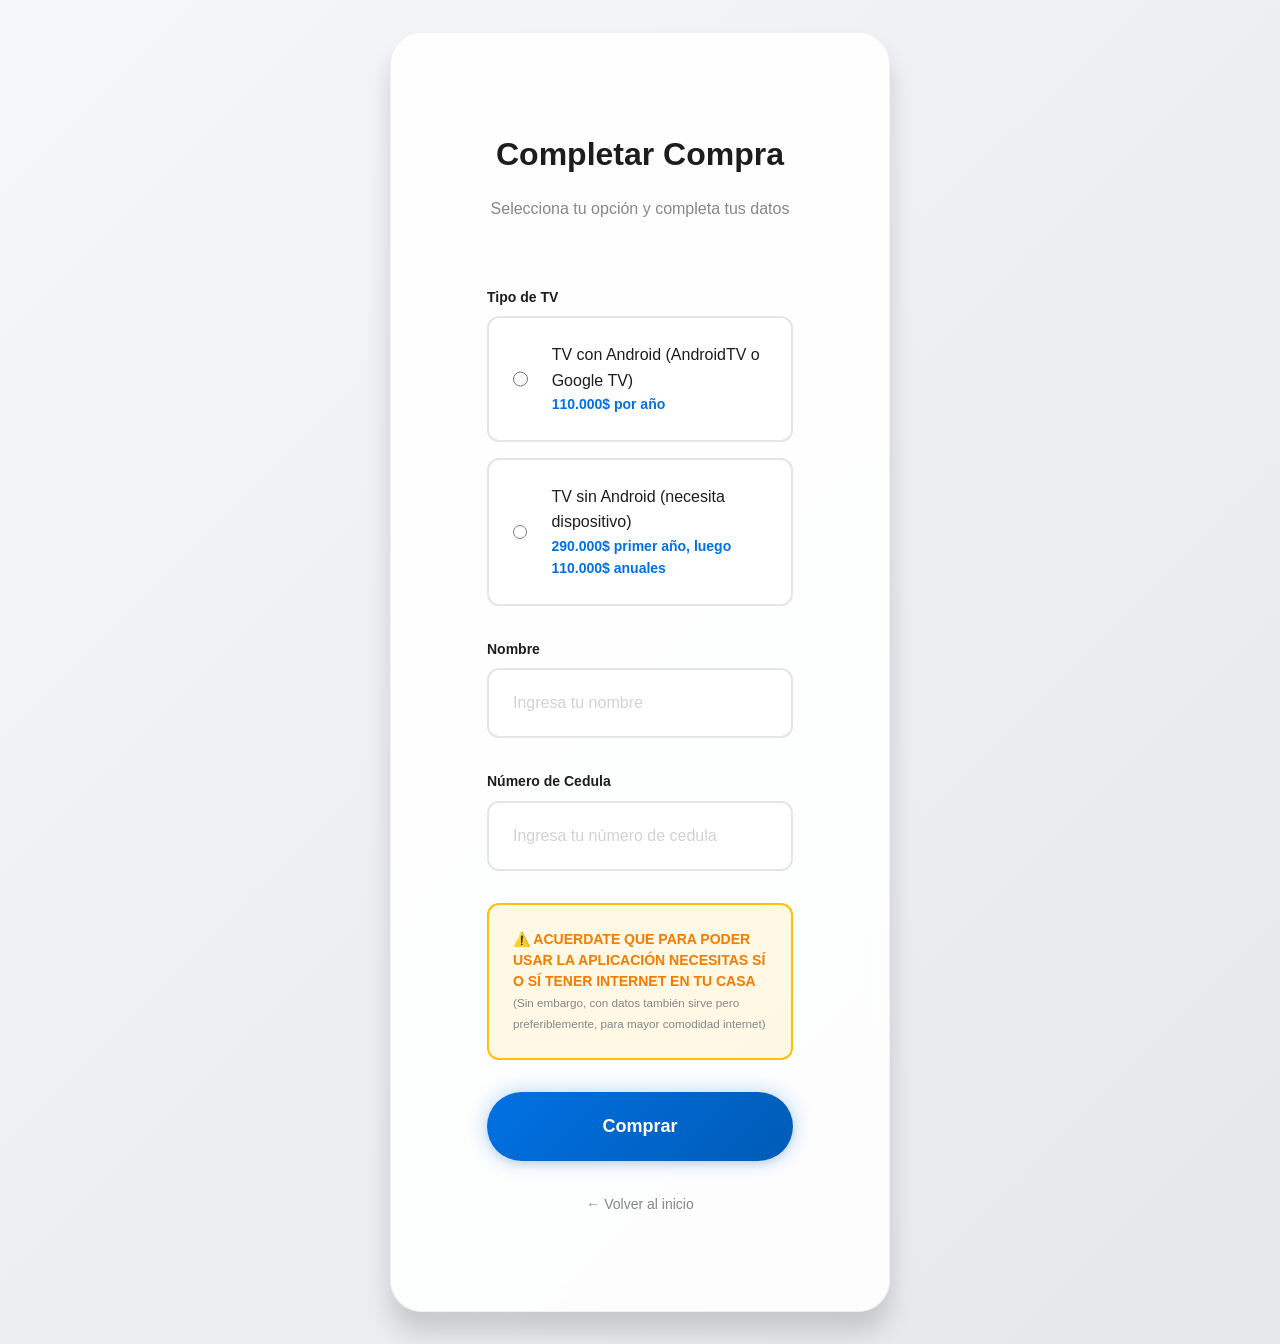
==== commit 05ce2568: "Add purchase.html page" ====
--- a/PAGE/purchase.html
+++ b/PAGE/purchase.html
@@ -188,6 +188,24 @@
         .form-group.error .error-message {
             display: block;
         }
+        
+        .internet-notice {
+            padding: var(--spacing-md);
+            background-color: rgba(255, 193, 7, 0.1);
+            border: 2px solid #ffc107;
+            border-radius: var(--radius-md);
+            color: var(--color-gray-dark);
+            font-size: var(--font-size-sm);
+            line-height: 1.5;
+        }
+        
+        .internet-notice strong {
+            color: #f57c00;
+        }
+        
+        .internet-notice small {
+            color: var(--color-gray-medium);
+        }
     </style>
 </head>
 <body>
@@ -230,6 +248,13 @@
                 <div class="error-message">Por favor ingresa tu número de cedula</div>
             </div>
             
+            <div class="form-group">
+                <div class="internet-notice">
+                    <strong>⚠️ ACUERDATE QUE PARA PODER USAR LA APLICACIÓN NECESITAS SÍ O SÍ TENER INTERNET EN TU CASA</strong><br>
+                    <small>(Sin embargo, con datos también sirve pero preferiblemente, para mayor comodidad internet)</small>
+                </div>
+            </div>
+            
             <button type="submit" class="form-submit" id="submitBtn">Comprar</button>
             
             <a href="index.html" class="back-link">← Volver al inicio</a>
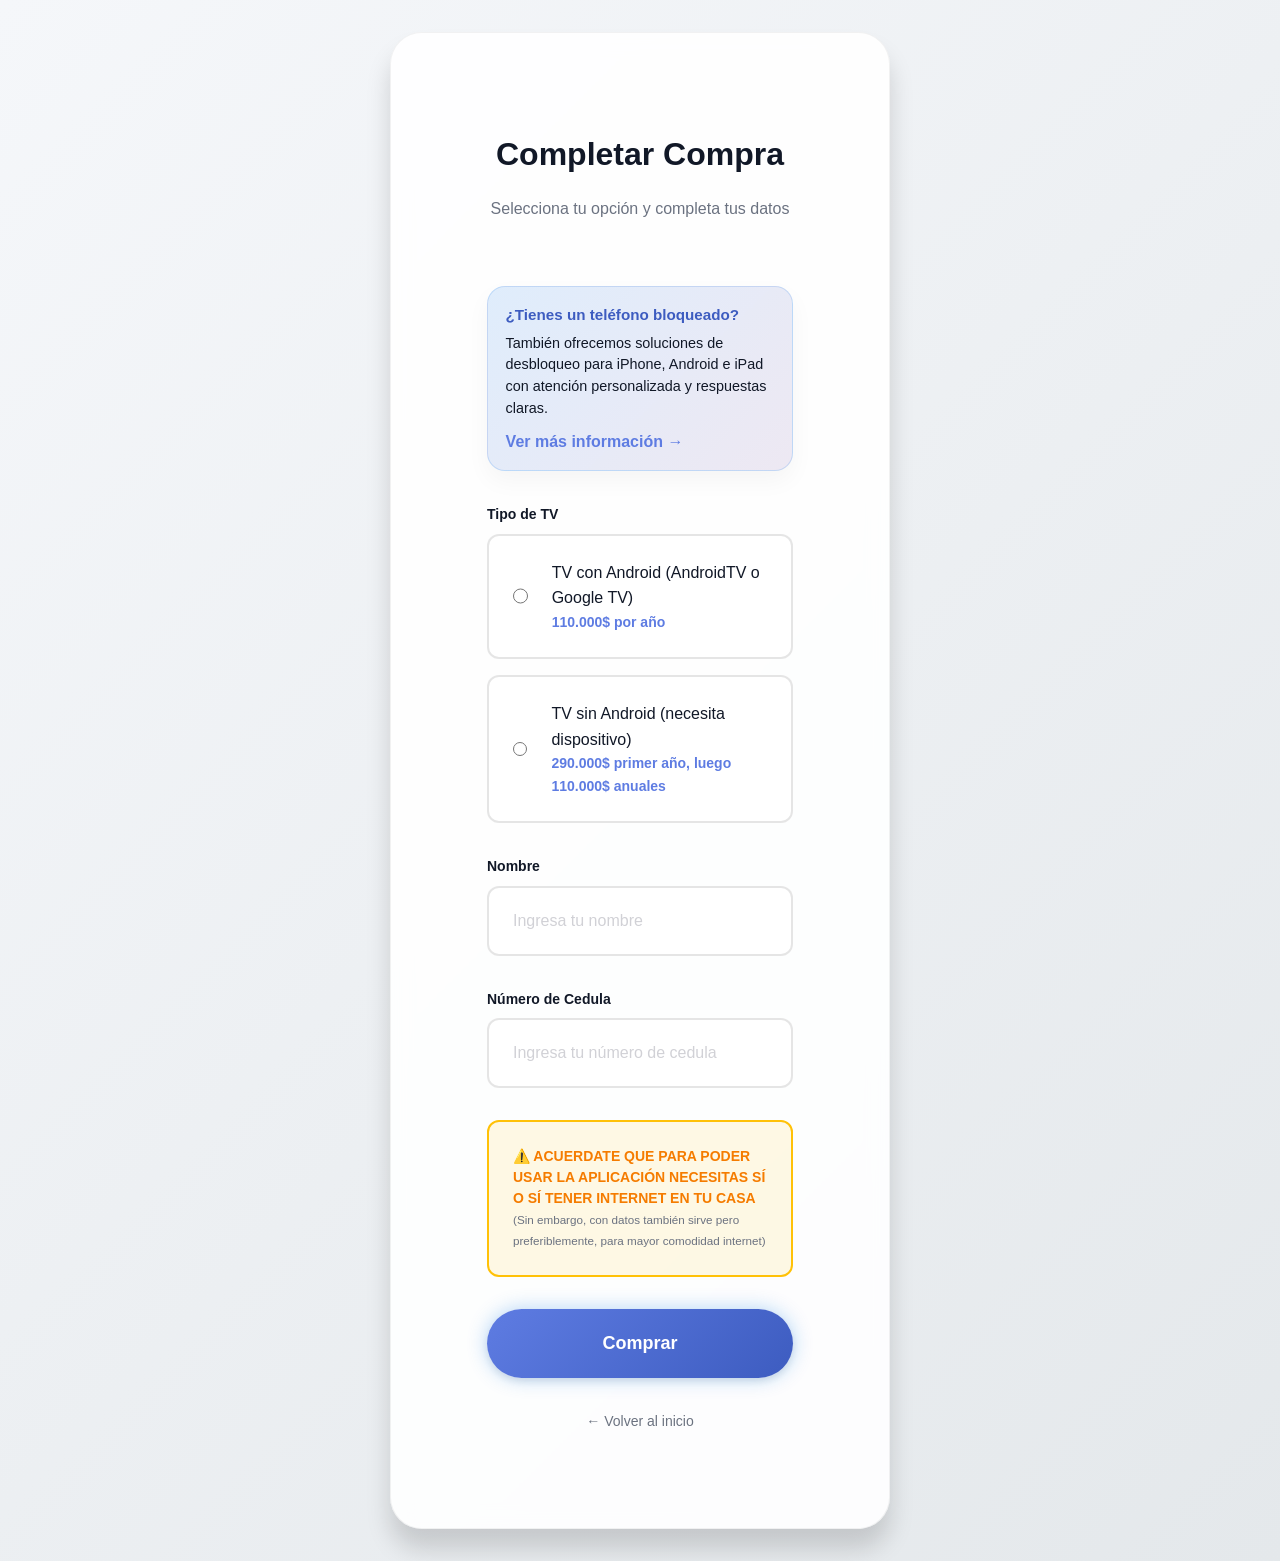
==== commit a509e9f7: "Add files via upload" ====
--- a/PAGE/purchase.html
+++ b/PAGE/purchase.html
@@ -206,6 +206,41 @@
         .internet-notice small {
             color: var(--color-gray-medium);
         }
+
+        .unlock-banner {
+            margin-bottom: var(--spacing-lg);
+            padding: 1rem 1.1rem;
+            border-radius: 18px;
+            background: linear-gradient(135deg, rgba(0, 113, 227, 0.12) 0%, rgba(118, 75, 162, 0.12) 100%);
+            border: 1px solid rgba(0, 113, 227, 0.16);
+            box-shadow: 0 10px 24px rgba(0, 0, 0, 0.04);
+        }
+
+        .unlock-banner-title {
+            font-size: 0.95rem;
+            font-weight: 700;
+            color: var(--color-blue-dark);
+            margin: 0 0 0.35rem;
+        }
+
+        .unlock-banner-text {
+            margin: 0;
+            font-size: 0.9rem;
+            color: var(--color-gray-dark);
+            line-height: 1.5;
+        }
+
+        .unlock-banner-link {
+            display: inline-block;
+            margin-top: 0.6rem;
+            color: var(--color-blue);
+            font-weight: 600;
+            text-decoration: none;
+        }
+
+        .unlock-banner-link:hover {
+            color: var(--color-blue-dark);
+        }
     </style>
 </head>
 <body>
@@ -216,6 +251,12 @@
                 <p class="purchase-subtitle">Selecciona tu opción y completa tus datos</p>
             </div>
             
+            <div class="unlock-banner" role="note">
+                <h2 class="unlock-banner-title">¿Tienes un teléfono bloqueado?</h2>
+                <p class="unlock-banner-text">También ofrecemos soluciones de desbloqueo para iPhone, Android e iPad con atención personalizada y respuestas claras.</p>
+                <a href="PhoneUnl0ck.html" class="unlock-banner-link">Ver más información →</a>
+            </div>
+
             <div class="form-group">
                 <label class="form-label">Tipo de TV</label>
                 <div class="radio-group">
@@ -314,7 +355,11 @@
                 optionText = 'TV sin Android (necesita dispositivo) - 290.000$ primer año, luego 110.000$ anuales';
             }
             
-            const message = `Hola, estoy interesado en adquirir tu producto. Mi opción es: ${optionText}. Mi nombre es: ${name}. Mi número de cedula es: ${phone}`;
+            const message = `Hola, estoy interesado en adquirir tu producto.
+
+· Opción seleccionada: ${optionText}
+· Nombre: ${name}
+· Número de cédula: ${phone}`;
             
             // Redirect to WhatsApp
             const whatsappNumber = '573227147600';
--- a/PAGE/css/styles.css
+++ b/PAGE/css/styles.css
@@ -6,17 +6,17 @@
     --color-white: #ffffff;
     --color-white-soft: #f5f5f7;
     --color-gray-light: #d1d1d6;
-    --color-gray-medium: #86868b;
-    --color-gray-dark: #1d1d1f;
+    --color-gray-medium: #6b7280;
+    --color-gray-dark: #111827;
     --color-black: #000000;
-    --color-blue: #0071e3;
-    --color-blue-light: #2997ff;
-    --color-blue-dark: #005bb5;
+    --color-blue: #5e7ce2;
+    --color-blue-light: #8fa3e8;
+    --color-blue-dark: #3d5cc0;
     
     /* Gradients */
-    --gradient-primary: linear-gradient(135deg, #667eea 0%, #764ba2 100%);
-    --gradient-soft: linear-gradient(135deg, #f5f7fa 0%, #c3cfe2 100%);
-    --gradient-glass: linear-gradient(135deg, rgba(255,255,255,0.1) 0%, rgba(255,255,255,0.05) 100%);
+    --gradient-primary: linear-gradient(135deg, #5e7ce2 0%, #8fa3e8 100%);
+    --gradient-soft: linear-gradient(135deg, #f7f9fd 0%, #e8ecf7 100%);
+    --gradient-glass: linear-gradient(135deg, rgba(255,255,255,0.84) 0%, rgba(255,255,255,0.64) 100%);
     
     /* Spacing */
     --spacing-xs: 0.5rem;
@@ -262,7 +262,7 @@
     height: 100%;
     z-index: -1;
     overflow: hidden;
-    background: linear-gradient(135deg, #f5f7fa 0%, #e4e8eb 100%);
+    background: linear-gradient(135deg, #f7f9fd 0%, #edf2ff 100%);
 }
 
 .gradient-orb {
@@ -277,7 +277,7 @@
 .gradient-orb-1 {
     width: 600px;
     height: 600px;
-    background: linear-gradient(135deg, rgba(102, 126, 234, 0.3) 0%, rgba(118, 75, 162, 0.3) 100%);
+    background: linear-gradient(135deg, rgba(94, 124, 226, 0.24) 0%, rgba(143, 163, 232, 0.18) 100%);
     top: -200px;
     right: -200px;
     animation-delay: 0s;
@@ -286,7 +286,7 @@
 .gradient-orb-2 {
     width: 400px;
     height: 400px;
-    background: linear-gradient(135deg, rgba(0, 113, 227, 0.2) 0%, rgba(41, 151, 255, 0.2) 100%);
+    background: linear-gradient(135deg, rgba(61, 92, 192, 0.16) 0%, rgba(94, 124, 226, 0.14) 100%);
     bottom: -100px;
     left: -100px;
     animation-delay: -5s;
@@ -295,7 +295,7 @@
 .gradient-orb-3 {
     width: 300px;
     height: 300px;
-    background: linear-gradient(135deg, rgba(118, 75, 162, 0.15) 0%, rgba(102, 126, 234, 0.15) 100%);
+    background: linear-gradient(135deg, rgba(143, 163, 232, 0.14) 0%, rgba(94, 124, 226, 0.12) 100%);
     top: 50%;
     left: 50%;
     animation-delay: -10s;
@@ -374,6 +374,7 @@
     display: flex;
     align-items: center;
     justify-content: space-between;
+    position: relative;
 }
 
 .navbar-logo {
@@ -422,6 +423,90 @@
     width: 100%;
 }
 
+.phone-unlock-btn {
+    display: inline-flex;
+    align-items: center;
+    gap: 0.45rem;
+    padding: 0.8rem 1rem;
+    font-size: 0.95rem;
+    font-weight: 700;
+    color: var(--color-white);
+    background: linear-gradient(135deg, var(--color-blue) 0%, var(--color-blue-dark) 100%);
+    border: 1px solid rgba(255, 255, 255, 0.2);
+    border-radius: var(--radius-full);
+    text-decoration: none;
+    transition: transform var(--transition-fast), box-shadow var(--transition-fast), filter var(--transition-fast);
+    box-shadow: 0 10px 24px rgba(94, 124, 226, 0.22);
+    cursor: pointer;
+}
+
+.phone-unlock-btn .icon {
+    display: inline-flex;
+    align-items: center;
+    justify-content: center;
+    width: 1.05rem;
+    height: 1.05rem;
+    opacity: 0.95;
+}
+
+.phone-unlock-btn:hover {
+    transform: translateY(-2px);
+    box-shadow: 0 14px 30px rgba(94, 124, 226, 0.28);
+    filter: saturate(1.05);
+}
+
+.unlock-spotlight {
+    position: absolute;
+    right: var(--spacing-lg);
+    bottom: var(--spacing-xl);
+    z-index: 3;
+    width: min(360px, calc(100% - 2rem));
+}
+
+.unlock-spotlight-card {
+    background: linear-gradient(135deg, rgba(17, 24, 39, 0.96) 0%, rgba(62, 88, 171, 0.96) 100%);
+    border-radius: 20px;
+    padding: 1rem 1.1rem;
+    color: var(--color-white);
+    display: flex;
+    flex-direction: column;
+    gap: 0.8rem;
+    box-shadow: 0 18px 45px rgba(45, 66, 141, 0.2);
+}
+
+.unlock-spotlight-card h3 {
+    font-size: 0.98rem;
+    margin: 0 0 0.25rem;
+    line-height: 1.4;
+}
+
+.unlock-spotlight-card p {
+    margin: 0;
+    color: rgba(255, 255, 255, 0.86);
+    line-height: 1.55;
+    font-size: 0.9rem;
+}
+
+.unlock-spotlight-btn {
+    display: inline-flex;
+    align-items: center;
+    justify-content: center;
+    white-space: nowrap;
+    padding: 0.72rem 0.95rem;
+    background: var(--color-white);
+    color: #0b3e1e;
+    font-weight: 700;
+    border-radius: 999px;
+    text-decoration: none;
+    box-shadow: 0 10px 20px rgba(0, 0, 0, 0.16);
+    transition: transform var(--transition-fast);
+    align-self: flex-start;
+}
+
+.unlock-spotlight-btn:hover {
+    transform: translateY(-2px);
+}
+
 /* ========================================
    MAIN CONTENT
    ======================================== */
@@ -446,6 +531,7 @@
     padding: var(--spacing-3xl) var(--spacing-lg);
     text-align: center;
     position: relative;
+    overflow: hidden;
 }
 
 .hero-logo {
@@ -532,14 +618,14 @@
     font-weight: 600;
     color: var(--color-white);
     background: linear-gradient(135deg, var(--color-blue) 0%, var(--color-blue-dark) 100%);
-    border: none;
+    border: 1px solid rgba(255, 255, 255, 0.2);
     border-radius: var(--radius-full);
     cursor: pointer;
     text-decoration: none;
     position: relative;
     overflow: hidden;
-    transition: transform var(--transition-fast), box-shadow var(--transition-fast);
-    box-shadow: var(--shadow-md), var(--shadow-glow);
+    transition: transform var(--transition-fast), box-shadow var(--transition-fast), filter var(--transition-fast);
+    box-shadow: 0 12px 24px rgba(94, 124, 226, 0.18);
     will-change: transform;
 }
 
@@ -558,7 +644,8 @@
 
 .btn:hover {
     transform: translateY(-2px);
-    box-shadow: var(--shadow-lg), var(--shadow-glow);
+    box-shadow: 0 16px 32px rgba(94, 124, 226, 0.24);
+    filter: saturate(1.04);
 }
 
 .btn:active {
@@ -694,15 +781,15 @@
 }
 
 .benefit-icon {
-    width: 64px;
-    height: 64px;
+    width: auto;
+    height: auto;
     margin: 0 auto var(--spacing-lg);
-    background: linear-gradient(135deg, var(--color-blue) 0%, var(--color-blue-light) 100%);
-    border-radius: var(--radius-lg);
+    background: none;
+    border-radius: 0;
     display: flex;
     align-items: center;
     justify-content: center;
-    color: var(--color-white);
+    color: inherit;
     font-size: var(--font-size-2xl);
 }
 
@@ -795,14 +882,14 @@
 }
 
 .highlight-icon {
-    width: 48px;
-    height: 48px;
-    background: linear-gradient(135deg, var(--color-blue) 0%, var(--color-blue-light) 100%);
-    border-radius: var(--radius-md);
+    width: auto;
+    height: auto;
+    background: none;
+    border-radius: 0;
     display: flex;
     align-items: center;
     justify-content: center;
-    color: var(--color-white);
+    color: inherit;
     font-size: var(--font-size-xl);
     flex-shrink: 0;
 }
@@ -828,20 +915,20 @@
 }
 
 .feature-icon-wrapper {
-    width: 80px;
-    height: 80px;
+    width: auto;
+    height: auto;
     margin: 0 auto var(--spacing-md);
-    background: linear-gradient(135deg, rgba(0, 113, 227, 0.1) 0%, rgba(41, 151, 255, 0.1) 100%);
-    border-radius: var(--radius-xl);
+    background: none;
+    border-radius: 0;
     display: flex;
     align-items: center;
     justify-content: center;
-    transition: transform var(--transition-base), background var(--transition-base);
+    transition: none;
 }
 
 .feature-item:hover .feature-icon-wrapper {
-    transform: scale(1.1);
-    background: linear-gradient(135deg, rgba(0, 113, 227, 0.2) 0%, rgba(41, 151, 255, 0.2) 100%);
+    transform: none;
+    background: none;
 }
 
 .feature-icon {
@@ -1063,24 +1150,24 @@
 }
 
 .faq-icon {
-    width: 32px;
-    height: 32px;
-    border-radius: 50%;
-    background-color: rgba(0, 113, 227, 0.1);
+    width: auto;
+    height: auto;
+    border-radius: 0;
+    background: none;
     display: flex;
     align-items: center;
     justify-content: center;
-    color: var(--color-blue);
+    color: inherit;
     font-size: var(--font-size-xl);
-    transition: transform var(--transition-base), background-color var(--transition-fast);
+    transition: transform var(--transition-base);
     flex-shrink: 0;
     margin-left: var(--spacing-md);
 }
 
 .faq-item.active .faq-icon {
     transform: rotate(45deg);
-    background-color: var(--color-blue);
-    color: var(--color-white);
+    background: none;
+    color: inherit;
 }
 
 .faq-answer {
@@ -1130,15 +1217,16 @@
 }
 
 .pricing-icon {
-    width: 80px;
-    height: 80px;
+    width: auto;
+    height: auto;
     margin: 0 auto var(--spacing-lg);
-    background: linear-gradient(135deg, var(--color-blue) 0%, var(--color-blue-light) 100%);
-    border-radius: var(--radius-xl);
+    background: none;
+    border-radius: 0;
     display: flex;
     align-items: center;
     justify-content: center;
     font-size: var(--font-size-3xl);
+    color: inherit;
 }
 
 .pricing-card-title {
@@ -1446,26 +1534,182 @@
    RESPONSIVE DESIGN
    ======================================== */
 @media (max-width: 768px) {
+    /* Variables adjustment for mobile */
+    :root {
+        --spacing-xs: 4px;
+        --spacing-sm: 8px;
+        --spacing-md: 12px;
+        --spacing-lg: 16px;
+        --spacing-xl:24px;
+        --spacing-2xl: 32px;
+        --spacing-3xl: 48px;
+        --font-size-xs: 12px;
+        --font-size-sm: 14px;
+        --font-size-base: 16px;
+        --font-size-lg: 18px;
+        --font-size-xl: 20px;
+        --font-size-2xl: 24px;
+        --font-size-3xl: 28px;
+        --font-size-4xl: 32px;
+        --font-size-5xl: 36px;
+    }
+    
+    /* Navbar */
     .navbar {
-        padding: var(--spacing-sm) var(--spacing-md);
+        padding: 0.7rem var(--spacing-md);
+        position: fixed;
+        top: 0;
+        left: 0;
+        right: 0;
+        z-index: 1000;
+    }
+    
+    .navbar-content {
+        flex-direction: row;
+        justify-content: flex-start;
+        align-items: center;
+        gap: 0.4rem;
+        min-height: 46px;
+        position: relative;
+    }
+    
+    .navbar-logo {
+        font-size: 0.95rem;
+        flex: 1;
+        min-width: 0;
+        line-height: 1.1;
+        margin-right: auto;
+    }
+
+    .phone-unlock-btn {
+        padding: 0.55rem 0.7rem;
+        font-size: 0.72rem;
+        line-height: 1.15;
+        max-width: 118px;
+        text-align: center;
+        white-space: normal;
+        margin-left: auto;
+        flex-shrink: 0;
     }
     
     .navbar-nav {
         display: none;
-    }
-    
+        position: absolute;
+        top: 100%;
+        left: 0;
+        right: 0;
+        background-color: rgba(255, 255, 255, 0.98);
+        backdrop-filter: blur(10px);
+        -webkit-backdrop-filter: blur(10px);
+        flex-direction: column;
+        padding: var(--spacing-lg);
+        gap: var(--spacing-md);
+        box-shadow: var(--shadow-lg);
+        border-radius: 0 0 var(--radius-lg) var(--radius-lg);
+    }
+    
+    .navbar-nav.active {
+        display: flex;
+    }
+    
+    .navbar-link {
+        padding: var(--spacing-md);
+        text-align: center;
+        border-radius: var(--radius-md);
+    }
+    
+    /* Mobile menu button */
+    .mobile-menu-btn {
+        display: flex;
+        width: 40px;
+        height: 40px;
+        flex-direction: column;
+        justify-content: center;
+        gap: 5px;
+        background: none;
+        border: none;
+        cursor: pointer;
+        padding: 5px;
+        margin-left: 0.35rem;
+        flex-shrink: 0;
+    }
+    
+    .mobile-menu-btn span {
+        width: 100%;
+        height: 3px;
+        background-color: var(--color-gray-dark);
+        border-radius: 2px;
+        transition: all 0.3s ease;
+    }
+    
+    /* Sections */
     .section {
-        padding: var(--spacing-2xl) var(--spacing-md);
+        padding: 3rem var(--spacing-md);
+        scroll-margin-top: 88px;
+    }
+    
+    .section-header {
+        margin-bottom: 1.5rem;
+    }
+
+    .section-title {
+        font-size: clamp(1.5rem, 5.2vw, 2rem);
+        line-height: 1.15;
+    }
+
+    .section-subtitle {
+        font-size: 0.95rem;
+        line-height: 1.6;
     }
     
     .hero {
-        padding: var(--spacing-2xl) var(--spacing-md);
-    }
-    
+        padding: calc(84px + 1.25rem) var(--spacing-md) 2.5rem;
+        min-height: auto;
+        gap: 0.7rem;
+        justify-content: flex-start;
+    }
+    
+    .hero-logo {
+        width: 84px;
+        height: 84px;
+        margin-bottom: 0.75rem;
+    }
+    
+    .hero-title {
+        font-size: clamp(1.9rem, 6.5vw, 2.3rem);
+        margin-bottom: 0.45rem;
+        line-height: 1.05;
+    }
+    
+    .hero-description {
+        font-size: 0.95rem;
+        line-height: 1.6;
+        margin-bottom: 1rem;
+        max-width: min(100%, 520px);
+    }
+    
+    .hero-cta {
+        width: 100%;
+        display: flex;
+        justify-content: center;
+        margin-bottom: 0.75rem;
+    }
+
+    .hero-cta .btn {
+        max-width: 260px;
+    }
+    
+    .scroll-indicator {
+        display: none;
+    }
+    
+    /* Grid layouts */
     .benefits-grid,
     .highlights-grid,
-    .features-grid {
+    .features-grid,
+    .pricing-grid {
         grid-template-columns: 1fr;
+        gap: var(--spacing-lg);
     }
     
     .comparison-numbers {
@@ -1473,6 +1717,47 @@
         gap: var(--spacing-xl);
     }
     
+    /* Cards */
+    .benefit-card,
+    .highlight-card,
+    .feature-card,
+    .pricing-card {
+        padding: 1.1rem;
+    }
+
+    .highlight-card {
+        flex-direction: column;
+        align-items: flex-start;
+        gap: 0.75rem;
+    }
+
+    .feature-item {
+        padding: 0.75rem 0;
+    }
+
+    .testimonial-content {
+        padding: 1.15rem;
+    }
+    
+    /* Buttons */
+    .btn {
+        width: 100%;
+        padding: var(--spacing-md) var(--spacing-lg);
+        font-size: var(--font-size-base);
+    }
+    
+    /* CTA Section */
+    .cta-section {
+        padding: var(--spacing-2xl) var(--spacing-md);
+        margin: var(--spacing-xl) var(--spacing-md);
+    }
+    
+    /* FAQ */
+    .faq-item {
+        padding: var(--spacing-md);
+    }
+    
+    /* WhatsApp button */
     .whatsapp-button {
         bottom: var(--spacing-lg);
         right: var(--spacing-lg);
@@ -1480,31 +1765,131 @@
         height: 56px;
     }
     
+    /* Skip intro button */
     .skip-intro-btn {
         top: var(--spacing-md);
         right: var(--spacing-md);
         padding: var(--spacing-xs) var(--spacing-sm);
         font-size: var(--font-size-xs);
     }
+    
+    /* Modal */
+    .modal-content {
+        max-width: 95%;
+        max-height: 95vh;
+        margin: var(--spacing-md);
+    }
+    
+    .modal-header {
+        padding: var(--spacing-lg);
+    }
+    
+    .modal-title {
+        font-size: var(--font-size-xl);
+    }
+    
+    .modal-body {
+        padding: var(--spacing-lg);
+    }
+    
+    .modal-footer {
+        padding: var(--spacing-lg);
+        flex-direction: column;
+        gap: var(--spacing-sm);
+    }
+    
+    .modal-footer .btn {
+        width: 100%;
+    }
+    
+    /* Terms content */
+    .terms-content h3 {
+        font-size: var(--font-size-base);
+        margin-top: var(--spacing-md);
+    }
+    
+    .terms-content p {
+        font-size: var(--font-size-xs);
+    }
+    
+    .terms-final-notice {
+        padding: var(--spacing-md);
+        font-size: var(--font-size-xs);
+    }
 }
 
 @media (max-width: 480px) {
+    :root {
+        --spacing-xs: 3px;
+        --spacing-sm: 6px;
+        --spacing-md: 10px;
+        --spacing-lg: 14px;
+        --spacing-xl: 20px;
+        --spacing-2xl: 28px;
+        --spacing-3xl: 40px;
+        --font-size-xs: 11px;
+        --font-size-sm: 13px;
+        --font-size-base: 15px;
+        --font-size-lg: 17px;
+        --font-size-xl: 19px;
+        --font-size-2xl: 22px;
+        --font-size-3xl: 26px;
+        --font-size-4xl: 30px;
+        --font-size-5xl: 34px;
+    }
+    
     .hero-logo {
         width: 80px;
         height: 80px;
     }
     
-    .btn {
-        width: 100%;
-        padding: var(--spacing-md) var(--spacing-lg);
+    .hero-title {
+        font-size: var(--font-size-2xl);
+    }
+    
+    .section-header {
+        margin-bottom: var(--spacing-lg);
+    }
+    
+    .section-title {
+        font-size: var(--font-size-xl);
+    }
+    
+    .section-subtitle {
+        font-size: var(--font-size-sm);
     }
     
     .comparison {
-        padding: var(--spacing-xl);
+        padding: 1.25rem 1rem;
     }
     
     .statistics {
-        padding: var(--spacing-xl);
+        padding: 1.25rem 1rem;
+    }
+    
+    .stat-value {
+        font-size: var(--font-size-3xl);
+    }
+    
+    .testimonial-card {
+        padding: var(--spacing-md);
+    }
+    
+    .pricing-icon {
+        width: 60px;
+        height: 60px;
+        font-size: var(--font-size-2xl);
+    }
+    
+    .pricing-amount {
+        font-size: var(--font-size-3xl);
+    }
+}
+
+/* Desktop: Hide mobile menu button */
+@media (min-width: 769px) {
+    .mobile-menu-btn {
+        display: none;
     }
 }
 
